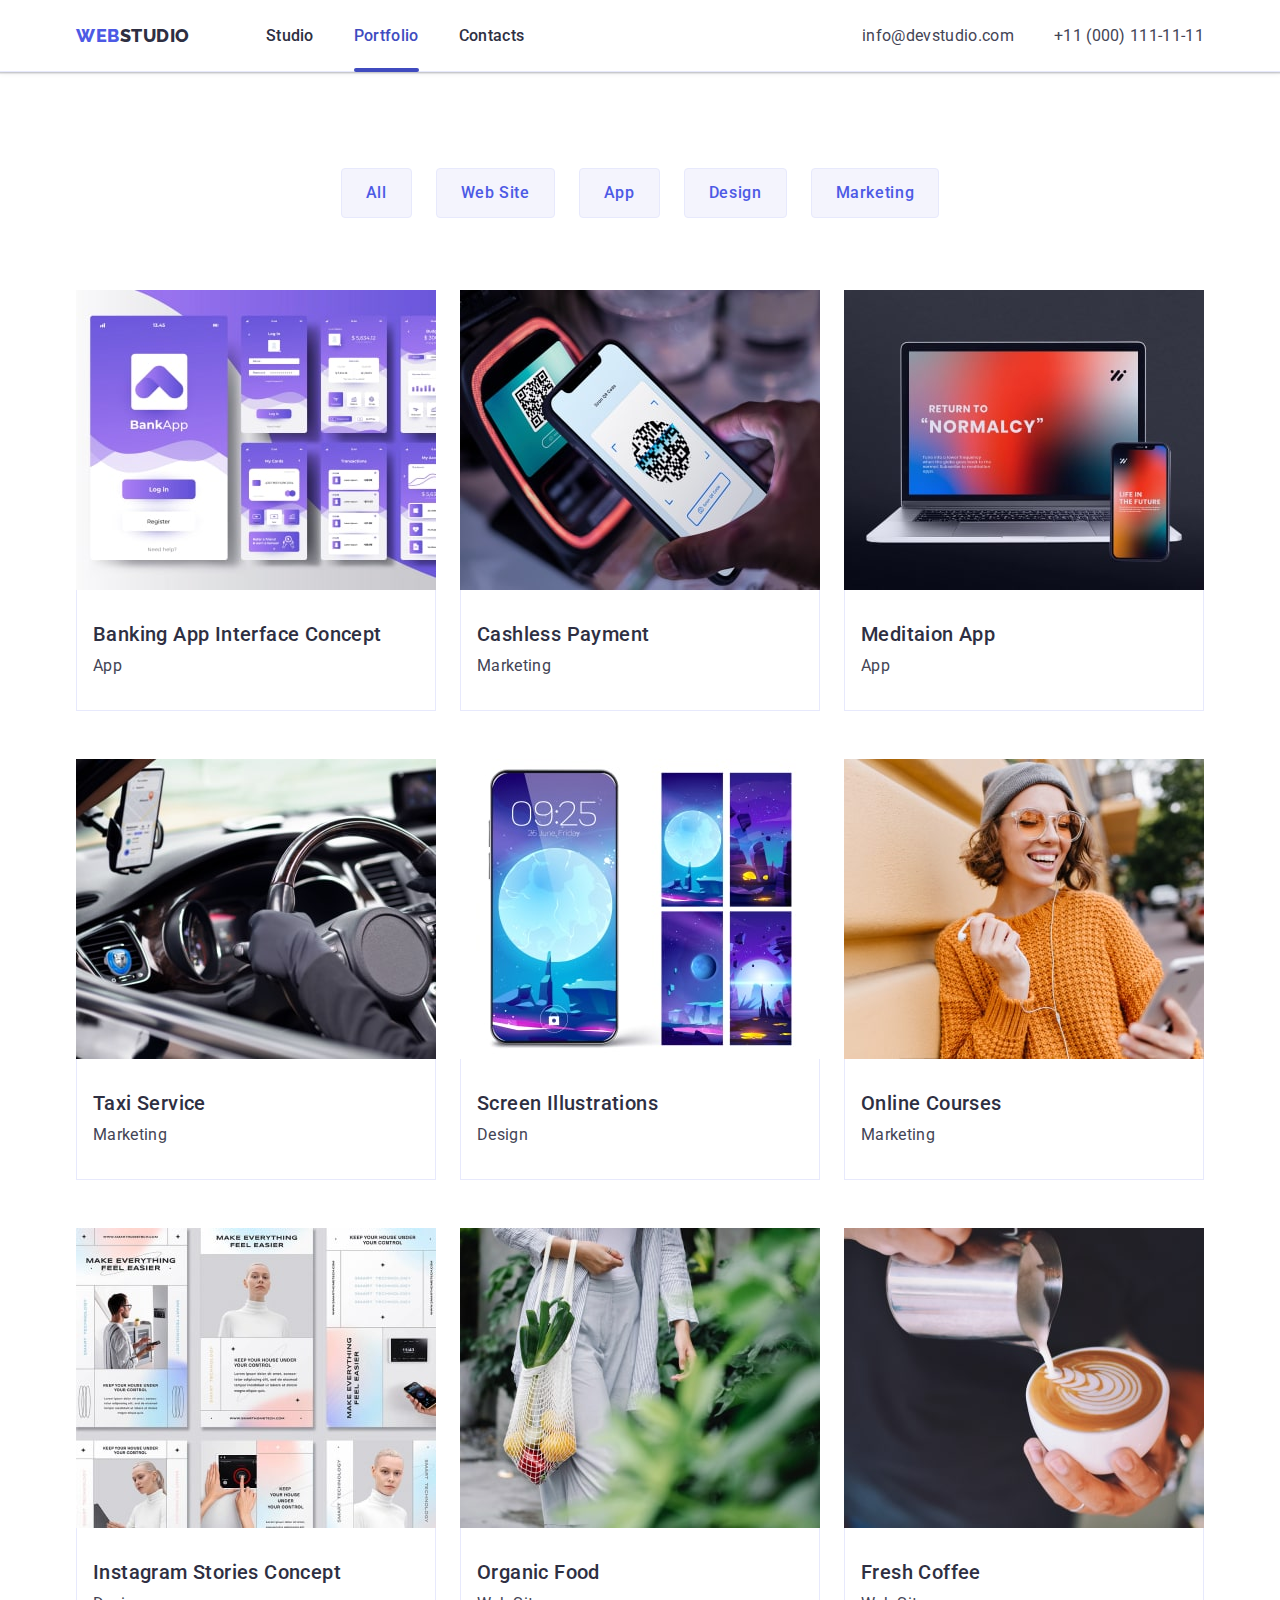
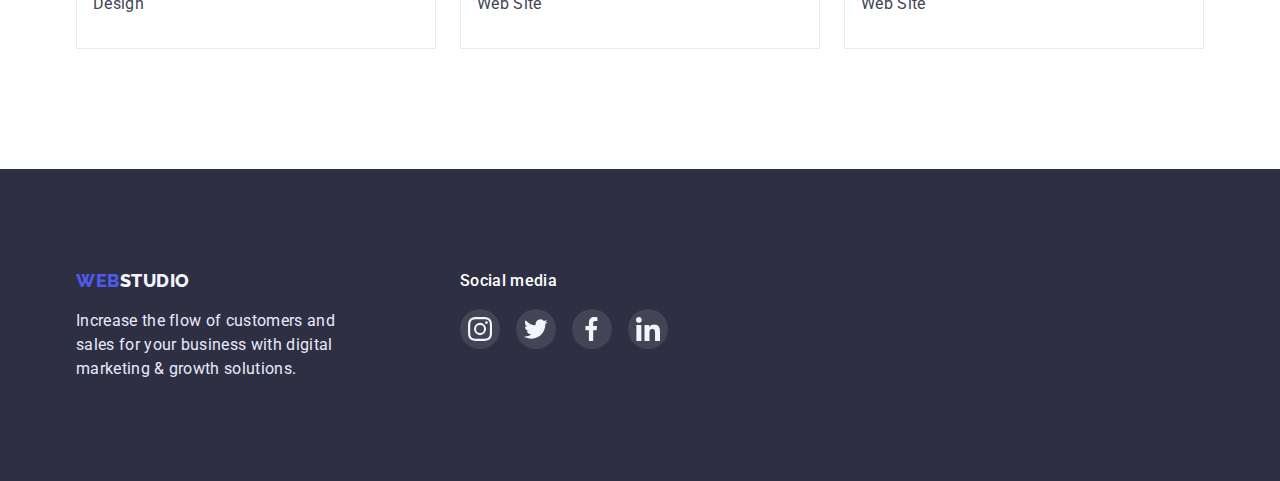
==== portfolio.html @ 8a96d7ed "initial commit" ====
<!DOCTYPE html>
<html lang="en">
  <head>
    <meta charset="UTF-8" />
    <meta name="viewport" content="width=device-width, initial-scale=1.0" />
    <title>WebStudio</title>
    <link rel="preconnect" href="https://fonts.googleapis.com" />
    <link rel="preconnect" href="https://fonts.gstatic.com" crossorigin />
    <link
      href="https://fonts.googleapis.com/css2?family=Raleway:wght@800&family=Roboto:wght@400;500;700&display=swap"
      rel="stylesheet"
    />
    <link
      rel="stylesheet"
      href="https://cdnjs.cloudflare.com/ajax/libs/modern-normalize/1.1.0/modern-normalize.min.css"
    />
    <link rel="stylesheet" href="./css/styles.css" />
  </head>
  <body>
    <header>
      <div class="container nav-flex">
        <nav class="nav">
          <a class="nav-logo logo" href="./index.html" target="_self"
            ><span class="accent">Web</span>Studio</a
          >
          <ul class="nav-list">
            <li class="nav-item">
              <a class="nav-link" href="./index.html" target="_self">Studio</a>
            </li>
            <li class="nav-item">
              <a class="nav-link current" href="./portfolio.html" target="_self"
                >Portfolio</a
              >
            </li>
            <li class="nav-item">
              <a class="nav-link" href="">Contacts</a>
            </li>
          </ul>
        </nav>
        <address class="address">
          <ul class="address-list text-main">
            <li class="address-item">
              <a class="address-link" href="mailto:info@devstudio.com"
                >info@devstudio.com</a
              >
            </li>
            <li class="address-item">
              <a class="address-link" href="tel:+110001111111"
                >+11 (000) 111-11-11</a
              >
            </li>
          </ul>
        </address>
      </div>
    </header>

    <main>
      <section class="portfolio section">
        <div class="container">
          <h1 class="visually-hidden">Portfolio</h1>
          <ul class="filter-list">
            <li class="filter-item">
              <button class="button secondary text-main" type="button">
                All
              </button>
            </li>
            <li class="filter-item">
              <button class="button secondary text-main" type="button">
                Web Site
              </button>
            </li>
            <li class="filter-item">
              <button class="button secondary text-main" type="button">
                App
              </button>
            </li>
            <li class="filter-item">
              <button class="button secondary text-main" type="button">
                Design
              </button>
            </li>
            <li class="filter-item">
              <button class="button secondary text-main" type="button">
                Marketing
              </button>
            </li>
          </ul>

          <ul class="portfolio-list">
            <li class="portfolio-item">
              <a class="portfolio-link" href="">
                <div class="portfolio-image-container">
                  <img
                    src="./images/project-card-01.jpg"
                    alt="Banking App Interface Concept"
                    width="360"
                    height="300"
                  />
                  <p class="portfolio-image-overlay text-main">
                    14 Stylish and User-Friendly App Design Concepts · Task
                    Manager App · Calorie Tracker App · Exotic Fruit Ecommerce
                    App · Cloud Storage App
                  </p>
                </div>
                <div class="portfolio-item-description">
                  <h2 class="text-title">Banking App Interface Concept</h2>
                  <p class="text-main">App</p>
                </div>
              </a>
            </li>

            <li class="portfolio-item">
              <a class="portfolio-link" href="">
                <div class="portfolio-image-container">
                  <img
                    src="./images/project-card-02.jpg"
                    alt="Cashless Payment"
                    width="360"
                    height="300"
                  />
                  <p class="portfolio-image-overlay text-main">
                    14 Stylish and User-Friendly App Design Concepts · Task
                    Manager App · Calorie Tracker App · Exotic Fruit Ecommerce
                    App · Cloud Storage App
                  </p>
                </div>
                <div class="portfolio-item-description">
                  <h2 class="text-title">Cashless Payment</h2>
                  <p class="text-main">Marketing</p>
                </div>
              </a>
            </li>
            <li class="portfolio-item">
              <a class="portfolio-link" href="">
                <div class="portfolio-image-container">
                  <img
                    src="./images/project-card-03.jpg"
                    alt="Meditaion App"
                    width="360"
                    height="300"
                  />
                  <p class="portfolio-image-overlay text-main">
                    14 Stylish and User-Friendly App Design Concepts · Task
                    Manager App · Calorie Tracker App · Exotic Fruit Ecommerce
                    App · Cloud Storage App
                  </p>
                </div>
                <div class="portfolio-item-description">
                  <h2 class="text-title">Meditaion App</h2>
                  <p class="text-main">App</p>
                </div>
              </a>
            </li>

            <li class="portfolio-item">
              <a class="portfolio-link" href="">
                <div class="portfolio-image-container">
                  <img
                    src="./images/project-card-04.jpg"
                    alt="Taxi Service"
                    width="360"
                    height="300"
                  />
                  <p class="portfolio-image-overlay text-main">
                    14 Stylish and User-Friendly App Design Concepts · Task
                    Manager App · Calorie Tracker App · Exotic Fruit Ecommerce
                    App · Cloud Storage App
                  </p>
                </div>
                <div class="portfolio-item-description">
                  <h2 class="text-title">Taxi Service</h2>
                  <p class="text-main">Marketing</p>
                </div>
              </a>
            </li>
            <li class="portfolio-item">
              <a class="portfolio-link" href="">
                <div class="portfolio-image-container">
                  <img
                    src="./images/project-card-05.jpg"
                    alt="Screen Illustrations"
                    width="360"
                    height="300"
                  />
                  <p class="portfolio-image-overlay text-main">
                    14 Stylish and User-Friendly App Design Concepts · Task
                    Manager App · Calorie Tracker App · Exotic Fruit Ecommerce
                    App · Cloud Storage App
                  </p>
                </div>
                <div class="portfolio-item-description">
                  <h2 class="text-title">Screen Illustrations</h2>
                  <p class="text-main">Design</p>
                </div>
              </a>
            </li>
            <li class="portfolio-item">
              <a class="portfolio-link" href="">
                <div class="portfolio-image-container">
                  <img
                    src="./images/project-card-06.jpg"
                    alt="Online Courses"
                    width="360"
                    height="300"
                  />
                  <p class="portfolio-image-overlay text-main">
                    14 Stylish and User-Friendly App Design Concepts · Task
                    Manager App · Calorie Tracker App · Exotic Fruit Ecommerce
                    App · Cloud Storage App
                  </p>
                </div>
                <div class="portfolio-item-description">
                  <h2 class="text-title">Online Courses</h2>
                  <p class="text-main">Marketing</p>
                </div>
              </a>
            </li>
            <li class="portfolio-item">
              <a class="portfolio-link" href="">
                <div class="portfolio-image-container">
                  <img
                    src="./images/project-card-07.jpg"
                    alt="Instagram Stories Concept"
                    width="360"
                    height="300"
                  />
                  <p class="portfolio-image-overlay text-main">
                    14 Stylish and User-Friendly App Design Concepts · Task
                    Manager App · Calorie Tracker App · Exotic Fruit Ecommerce
                    App · Cloud Storage App
                  </p>
                </div>
                <div class="portfolio-item-description">
                  <h2 class="text-title">Instagram Stories Concept</h2>
                  <p class="text-main">Design</p>
                </div>
              </a>
            </li>
            <li class="portfolio-item">
              <a class="portfolio-link" href="">
                <div class="portfolio-image-container">
                  <img
                    src="./images/project-card-08.jpg"
                    alt="Organic Food"
                    width="360"
                    height="300"
                  />
                  <p class="portfolio-image-overlay text-main">
                    14 Stylish and User-Friendly App Design Concepts · Task
                    Manager App · Calorie Tracker App · Exotic Fruit Ecommerce
                    App · Cloud Storage App
                  </p>
                </div>
                <div class="portfolio-item-description">
                  <h2 class="text-title">Organic Food</h2>
                  <p class="text-main">Web Site</p>
                </div>
              </a>
            </li>
            <li class="portfolio-item">
              <a class="portfolio-link" href="">
                <div class="portfolio-image-container">
                  <img
                    src="./images/project-card-09.jpg"
                    alt="Fresh Coffee"
                    width="360"
                    height="300"
                  />
                  <p class="portfolio-image-overlay text-main">
                    14 Stylish and User-Friendly App Design Concepts · Task
                    Manager App · Calorie Tracker App · Exotic Fruit Ecommerce
                    App · Cloud Storage App
                  </p>
                </div>
                <div class="portfolio-item-description">
                  <h2 class="text-title">Fresh Coffee</h2>
                  <p class="text-main">Web Site</p>
                </div>
              </a>
            </li>
          </ul>
        </div>
      </section>
    </main>

    <footer class="footer">
      <div class="container footer-container">
        <div class="footer-logo-container">
          <a class="footer-logo logo" href="./index.html" target="_self"
            ><span class="accent">Web</span>Studio</a
          >
          <p class="footer-logo-text text-main">
            Increase the flow of customers and sales for your business with
            digital marketing & growth solutions.
          </p>
        </div>
        <div class="footer-social">
          <p class="footer-social-title text-main">Social media</p>
          <ul class="footer-list-social">
            <li class="footer-item-social">
              <a class="footer-link-social" href="">
                <svg width="24" height="24">
                  <use href="./images/icons.svg#instagram"></use>
                </svg>
              </a>
            </li>
            <li class="footer-item-social">
              <a class="footer-link-social" href="">
                <svg width="24" height="24">
                  <use href="./images/icons.svg#twitter"></use>
                </svg>
              </a>
            </li>
            <li class="footer-item-social">
              <a class="footer-link-social" href="">
                <svg width="24" height="24">
                  <use href="./images/icons.svg#facebook"></use>
                </svg>
              </a>
            </li>
            <li class="footer-item-social">
              <a class="footer-link-social" href="">
                <svg width="24" height="24">
                  <use href="./images/icons.svg#linkedin"></use>
                </svg>
              </a>
            </li>
          </ul>
        </div>
      </div>
    </footer>
  </body>
</html>
---- css/styles.css ----
/* Variables */

:root {
  --text-main-color: #434455;
  --text-title-color: #2e2f42;
  --accent-color: #4d5ae5;
  --text-second-color: #fff;
  --icon-social-background: rgba(255, 255, 255, 0.1);
  --button-color: #f4f4fd;
  --button-hover-color: #404bbf;
  --button-border-color: #e7e9fc;
  --icon-social-hover: #31d0aa;
  --customers-color: #8e8f99;
  --modal-backdrop-color: rgba(46, 47, 66, 0.4);
  --modal-background-color: #fcfcfc;
  --cards-gap: 24px;
  --border-radius: 4px;
  --features-item-number: 4;
  --services-item-number: 3;
  --team-item-number: 4;
  --customers-item-number: 6;
  --portfolio-item-number: 3;
  --shadow-cards: 0px 1px 6px rgba(46, 47, 66, 0.08),
    0px 1px 1px rgba(46, 47, 66, 0.16), 0px 2px 1px rgba(46, 47, 66, 0.08);
  --hover-transition: 250ms cubic-bezier(0.4, 0, 0.2, 1);
}

/* Body basic style */

body {
  font-family: 'Roboto', sans-serif;
  letter-spacing: 0.02em;
  color: var(--text-color-site);
}

.container {
  width: 100%;
  max-width: 1158px;

  padding: 0 15px;
  margin: 0 auto;
}

/* Hidden headers */
.visually-hidden {
  position: absolute;

  width: 1px;
  height: 1px;
  padding: 0;
  margin: -1px;
  overflow: hidden;
  clip: rect(0 0 0 0);
  clip-path: inset(50%);

  white-space: nowrap;

  border: 0;
}

.is-hidden {
  visibility: hidden;
  opacity: 0;
  pointer-events: none;
}

/* Lists basic style */

ul {
  padding: 0;
  margin: 0;

  list-style: none;
}

/* Links basic style */

a {
  text-decoration: none;
}

img {
  display: block;
  max-width: 100%;
  height: auto;
}

/* Sections basic style */

.section {
  padding-top: 120px;
  padding-bottom: 120px;
}

/* Text styles */

.text-main {
  margin: 0;

  font-size: 16px;
  line-height: 1.5;
  color: var(--text-main-color);
}

.text-title {
  margin: 0;
  margin-bottom: 8px;

  font-size: 20px;
  font-weight: 500;
  line-height: 1.2;
  letter-spacing: 0.02em;
  color: var(--text-title-color);
}

.text-title-big {
  margin: 0;
  margin-bottom: 72px;

  font-size: 36px;
  line-height: 1.11;
  letter-spacing: 0.02em;
  color: var(--text-title-color);
  text-align: center;
}

/* Buttons */

@keyframes ButtonJump {
  0% {
    transform: translate(-2px, 0);
  }
  12.5% {
    transform: translate(-1px, -1px);
  }
  25% {
    transform: translate(0px, -2px);
  }
  37.5% {
    transform: translate(1px, -1px);
  }
  50% {
    transform: translate(2px, 0);
  }
  62.5% {
    transform: translate(1px, 1px);
  }
  75% {
    transform: translate(0, 2px);
  }
  87.5% {
    transform: translate(-1px, 1px);
  }
  100% {
    transform: translate(-2px, 0);
  }
}

.button {
  display: inline-block;

  font-weight: 500;
  letter-spacing: 0.04em;

  border-radius: var(--border-radius);
  animation: ButtonJump 500ms cubic-bezier(0.4, 0, 0.2, 1) infinite;
  animation-play-state: paused;
}

.button.primary {
  padding: 16px 32px;

  color: var(--text-second-color);

  background-color: var(--accent-color);
  border: none;
  box-shadow: 0px 4px 4px rgba(0, 0, 0, 0.15);
  transition: background-color var(--hover-transition);
}

.button.secondary {
  padding: 12px 24px;

  color: var(--accent-color);

  background-color: var(--button-color);
  border: 1px solid var(--button-border-color);
  transition: color var(--hover-transition),
    background-color var(--hover-transition), border var(--hover-transition),
    box-shadow var(--hover-transition);
}

.button.primary:is(:hover, :focus) {
  cursor: pointer;

  background-color: var(--button-hover-color);
  animation-play-state: running;
}

.button.secondary:is(:hover, :focus) {
  color: var(--button-color);
  cursor: pointer;

  background-color: var(--button-hover-color);
  border: 1px solid transparent;
  box-shadow: 0px 3px 1px rgba(0, 0, 0, 0.1), 0px 2px 1px rgba(0, 0, 0, 0.08),
    0px 2px 2px rgba(0, 0, 0, 0.12);
  animation-play-state: running;
}

/* Logo */

.logo {
  font-family: 'Raleway', sans-serif;
  font-size: 18px;
  font-weight: 800;
  line-height: 1.33;
  letter-spacing: 0.03em;
  text-transform: uppercase;
}

.nav-logo {
  color: var(--text-title-color);
}

.footer-logo {
  color: var(--button-color);
}

.logo > .accent {
  color: var(--accent-color);
}

/* Site nav and address */

header {
  border-bottom: 1px solid var(--button-border-color);
  box-shadow: 0px 2px 1px rgba(46, 47, 66, 0.08),
    0px 1px 1px rgba(46, 47, 66, 0.16), 0px 1px 6px rgba(46, 47, 66, 0.08);
}

.nav-flex {
  display: flex;
  flex-wrap: wrap;
  align-items: center;
}

.nav {
  display: flex;
  align-items: center;
}

.nav-list {
  display: flex;
  margin-left: 76px;
}

.nav-item + .nav-item {
  margin-left: 40px;
}

.nav-logo,
.nav-link,
.address-link {
  display: block;
  padding-top: 24px;
  padding-bottom: 23px;
}

.nav-link {
  position: relative;

  font-size: 16px;
  font-weight: 500;
  line-height: 1.5;
  color: var(--text-title-color);
  transition: color var(--hover-transition);
}

.nav-link::after {
  content: '';
  position: absolute;

  display: block;
  width: 100%;
  height: 4px;
  bottom: -1px;

  background-color: transparent;
  border-radius: 2px;
  transition: background-color var(--hover-transition);
}

.nav-link.current::after {
  background-color: var(--button-hover-color);
}

.nav-link:is(:hover, :focus)::after {
  background-color: var(--button-hover-color);
}

.address {
  margin-left: auto;
}

.address-list {
  display: flex;
  flex-wrap: wrap;
}

.nav-link:is(:hover, :focus),
.address-link:is(:hover, :focus),
.current {
  color: var(--button-hover-color);
}

.address-item + .address-item {
  margin-left: 40px;
}

.address-link {
  font-style: normal;
  color: var(--text-main-color);

  transition: color var(--hover-transition);
}

/* Hero section */

.hero {
  max-width: 1440px;
  padding-top: 188px;
  padding-bottom: 188px;
  margin-right: auto;
  margin-left: auto;

  text-align: center;

  background-color: var(--text-title-color);
  background-image: linear-gradient(
      to bottom,
      rgba(46, 47, 66, 0.7),
      rgba(46, 47, 66, 0.7)
    ),
    url('../images/hero-background-01.jpg');
  background-position: center;
  background-repeat: no-repeat;
  background-size: cover;

  box-shadow: inset 0px 2px 1px rgba(46, 47, 66, 0.08),
    0px 1px 1px rgba(46, 47, 66, 0.16), 0px 1px 6px rgba(46, 47, 66, 0.08);
}

.hero-title {
  max-width: 496px;
  margin-left: auto;
  margin-right: auto;
  margin-bottom: 48px;

  font-size: 56px;
  line-height: 1.07;
  color: var(--text-second-color);
}

/* Features section */

.features-list {
  display: flex;
  flex-wrap: wrap;
  gap: 24px;
}

.features-item {
  flex-basis: calc(
    (100% - var(--cards-gap) * (var(--features-item-number) - 1)) /
      var(--features-item-number)
  );
}

.features-image {
  display: flex;
  justify-content: center;
  align-items: center;
  width: 100%;
  height: 112px;
  margin-bottom: 8px;

  background-color: var(--button-color);
  border-radius: var(--border-radius);
}

/* Services section */

.services {
  padding-top: 0;
}

.services-list {
  display: flex;
  flex-wrap: wrap;
  gap: 24px;
}

.services-item {
  flex-basis: calc(
    (100% - var(--cards-gap) * (var(--services-item-number) - 1)) /
      var(--services-item-number)
  );
}

/* Team section */

.team {
  background-color: var(--button-color);
}

.team-list {
  display: flex;
  flex-wrap: wrap;
  gap: 24px;
}

.team-item {
  flex-basis: calc(
    (100% - var(--cards-gap) * (var(--team-item-number) - 1)) /
      var(--team-item-number)
  );

  background-color: var(--text-second-color);
  box-shadow: var(--shadow-cards);
  border-radius: 0px 0px 4px 4px;
}

.team-item-description {
  padding: 32px 16px;

  text-align: center;
}

.team-list-social {
  display: flex;
  justify-content: center;

  margin-top: 8px;
  gap: var(--cards-gap);
}

.team-item-social {
  width: 40px;
  height: 40px;
}

.team-link-social {
  display: flex;
  justify-content: center;
  align-items: center;
  width: 100%;
  height: 100%;

  background-color: var(--accent-color);
  border-radius: 50%;
  transition: background-color var(--hover-transition);
}

.team-link-social:is(:hover, :focus) {
  background-color: var(--button-hover-color);
}

/* CUSTOMERS SECTION */

.customers-list {
  display: flex;
  flex-wrap: wrap;
  gap: var(--cards-gap);
}

.customers-item {
  flex-basis: calc(
    (100% - var(--cards-gap) * (var(--customers-item-number) - 1)) /
      var(--customers-item-number)
  );
  height: 88px;
}

.customers-link {
  display: flex;
  justify-content: center;
  align-items: center;
  width: 100%;
  height: 100%;

  color: var(--customers-color);

  border: 1px solid var(--customers-color);
  border-radius: var(--border-radius);
  transition: color var(--hover-transition),
    border-color var(--hover-transition);
}

.customers-link:is(:hover, :focus) {
  color: var(--button-hover-color);
  border-color: var(--button-hover-color);
}

.customers-icon {
  fill: currentColor;
}

.customers-link:is(:hover, :focus) .customers-icon {
  fill: currentColor;
}

/* PORTFOLIO PAGE */

.portfolio.section {
  padding-top: 96px;
}

.filter-list {
  display: flex;
  justify-content: center;
  gap: 24px;
  margin-bottom: 72px;
}

.portfolio-list {
  display: flex;
  flex-wrap: wrap;
  column-gap: 24px;
  row-gap: 48px;
}

.portfolio-item {
  flex-basis: calc(
    (100% - var(--cards-gap) * (var(--portfolio-item-number) - 1)) /
      var(--portfolio-item-number)
  );
}

.portfolio-link {
  display: block;
}

.portfolio-link:is(:hover, :focus) {
  box-shadow: var(--shadow-cards);
}

.portfolio-image-container {
  position: relative;
  overflow: hidden;
}

.portfolio-image-overlay {
  position: absolute;
  transform: translateY(0);
  width: 100%;
  height: 100%;
  padding: 40px 32px;

  overflow: auto;

  color: var(--button-color);
  background-color: var(--accent-color);
  transition: transform var(--hover-transition);
}

.portfolio-link:is(:hover, :focus) .portfolio-image-overlay {
  transform: translateY(-100%);
}

.portfolio-item-description {
  padding: 32px 16px;
  border-right: 1px solid var(--button-border-color);
  border-bottom: 1px solid var(--button-border-color);
  border-left: 1px solid var(--button-border-color);
}

/* FOOTER */

footer {
  padding-top: 100px;
  padding-bottom: 100px;

  background-color: var(--text-title-color);
}

.footer-container {
  display: flex;
  gap: 120px;
}

.footer-logo-container {
  width: 264px;
}

.footer-logo-text {
  margin-top: 16px;
  color: var(--button-border-color);
}

.footer-social-title {
  font-weight: 500;
  color: var(--text-second-color);
}

.footer-list-social {
  display: flex;
  justify-content: center;

  margin-top: 16px;
  gap: 16px;
}

.footer-item-social {
  width: 40px;
  height: 40px;
}

.footer-link-social {
  display: flex;
  justify-content: center;
  align-items: center;
  width: 100%;
  height: 100%;

  background-color: var(--icon-social-background);
  border-radius: 50%;
  transition: background-color var(--hover-transition);
}

.footer-link-social:is(:hover, :focus) {
  background-color: var(--icon-social-hover);
}

/* MODAL */

.backdrop {
  position: fixed;
  top: 0;
  width: 100%;
  height: 100%;
  background-color: var(--modal-backdrop-color);

  transition: opacity var(--hover-transition),
    visibility var(--hover-transition);
}

.modal {
  position: absolute;
  top: 50%;
  left: 50%;
  transform: translate(-50%, -50%) scale(1);
  width: 408px;
  height: 576px;
  padding: 24px;

  background-color: var(--modal-background-color);
  border-radius: var(--border-radius);
  box-shadow: 0px 1px 1px rgba(0, 0, 0, 0.14), 0px 1px 3px rgba(0, 0, 0, 0.12),
    0px 2px 1px rgba(0, 0, 0, 0.2);

  transition: transform var(--hover-transition);
}

.backdrop.is-hidden .modal {
  transform: translate(-50%, -50%) scale(0.85);
}

.modal-button-close {
  display: flex;
  width: 24px;
  height: 24px;
  margin-left: auto;
  justify-content: center;
  align-items: center;

  cursor: pointer;

  background-color: var(--button-border-color);
  border: 1px solid rgba(0, 0, 0, 0.1);
  border-radius: 50%;

  transition: background-color var(--hover-transition),
    border-color var(--hover-transition);
}

.modal-icon-close {
  transition: fill var(--hover-transition);
}

.modal-button-close:is(:hover, :focus) {
  background-color: var(--button-hover-color);
  border-color: transparent;
}

.modal-button-close:is(:hover, :focus) .modal-icon-close {
  fill: var(--text-second-color);
}
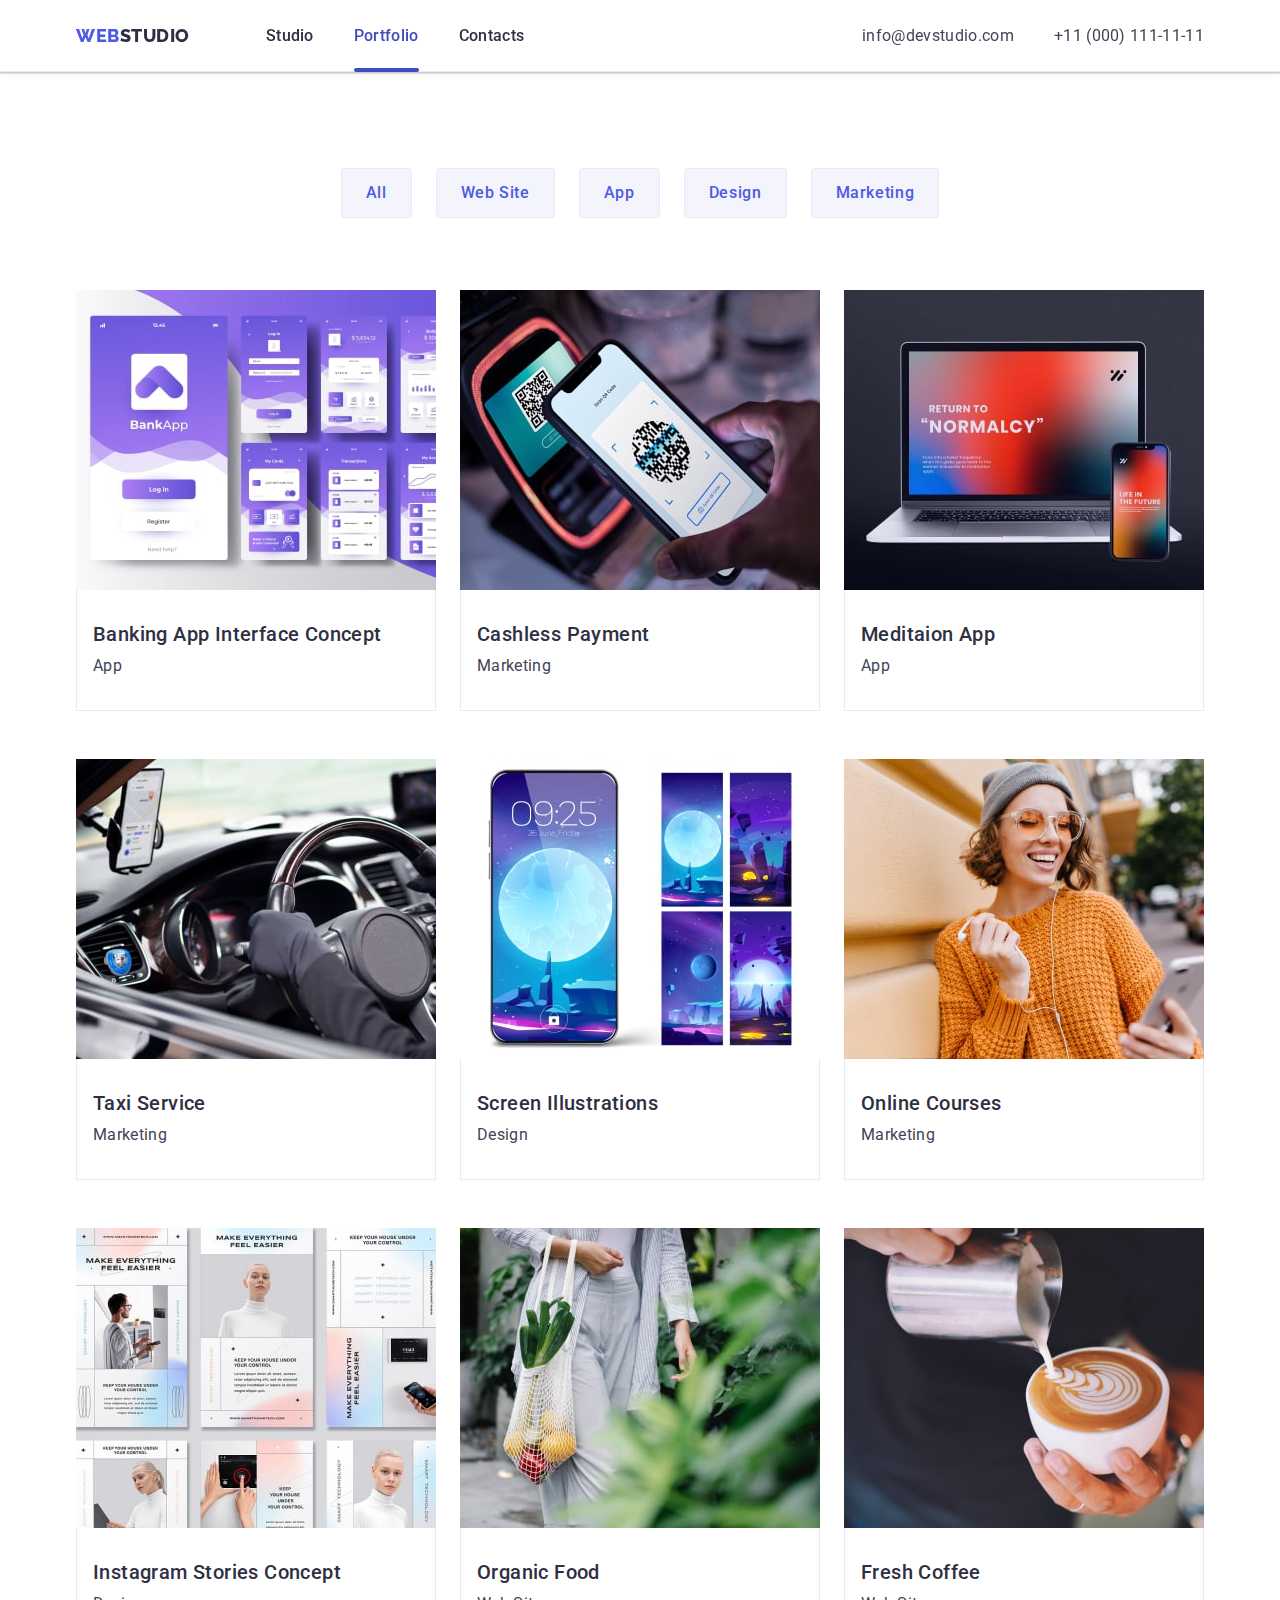
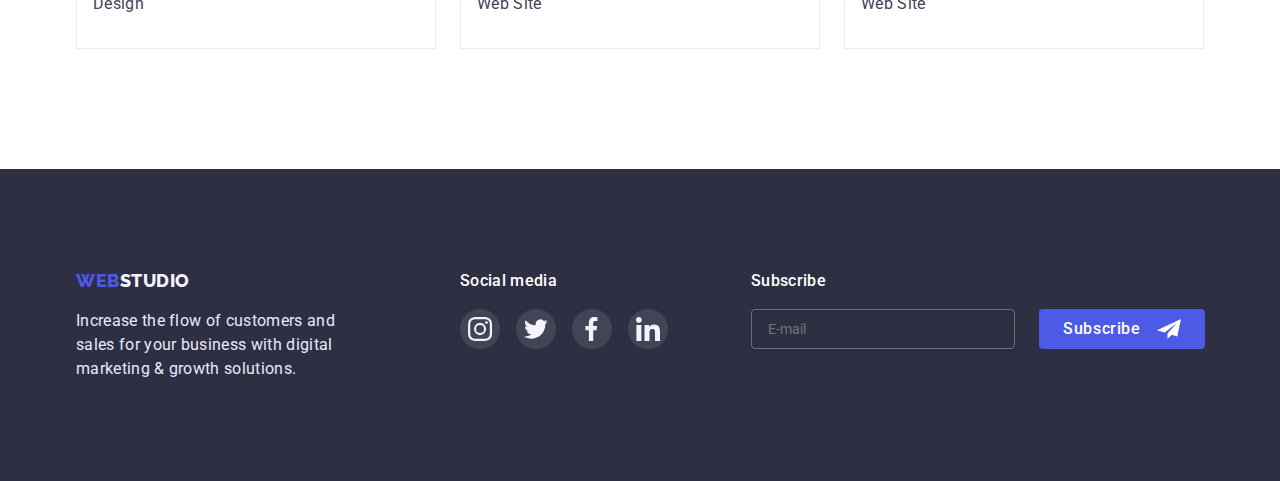
==== commit 3d5bdea4: "update html and css" ====
--- a/portfolio.html
+++ b/portfolio.html
@@ -327,6 +327,29 @@
             </li>
           </ul>
         </div>
+        <div class="footer-subscribe">
+          <p class="footer-social-title text-main">Subscribe</p>
+          <form class="subscribe-form">
+            <label>
+              <input
+                class="input-field"
+                type="email"
+                name="user-email-subscribe"
+                placeholder="E-mail"
+                required
+              />
+            </label>
+            <button
+              class="button primary btn-subscribe text-main"
+              type="submit"
+            >
+              Subscribe
+              <svg width="24" height="24">
+                <use href="./images/icons.svg#icon-subscribe"></use>
+              </svg>
+            </button>
+          </form>
+        </div>
       </div>
     </footer>
   </body>
--- a/css/styles.css
+++ b/css/styles.css
@@ -13,6 +13,8 @@
   --customers-color: #8e8f99;
   --modal-backdrop-color: rgba(46, 47, 66, 0.4);
   --modal-background-color: #fcfcfc;
+  --input-box-border-color: rgba(33, 33, 33, 0.2);
+  --input-text-color: #8e8f99;
   --cards-gap: 24px;
   --border-radius: 4px;
   --features-item-number: 4;
@@ -64,6 +66,10 @@
   pointer-events: none;
 }
 
+*:focus {
+  outline: transparent;
+}
+
 /* Lists basic style */
 
 ul {
@@ -128,37 +134,20 @@
 
 @keyframes ButtonJump {
   0% {
-    transform: translate(-2px, 0);
+    transform: scale(1);
+    text-rendering: initial;
   }
-  12.5% {
-    transform: translate(-1px, -1px);
+
+  50% {
+    transform: scale(1.02);
   }
-  25% {
-    transform: translate(0px, -2px);
+
+  100% {
+    transform: scale(1);
   }
-  37.5% {
-    transform: translate(1px, -1px);
-  }
-  50% {
-    transform: translate(2px, 0);
-  }
-  62.5% {
-    transform: translate(1px, 1px);
-  }
-  75% {
-    transform: translate(0, 2px);
-  }
-  87.5% {
-    transform: translate(-1px, 1px);
-  }
-  100% {
-    transform: translate(-2px, 0);
-  }
 }
 
 .button {
-  display: inline-block;
-
   font-weight: 500;
   letter-spacing: 0.04em;
 
@@ -234,6 +223,11 @@
 /* Site nav and address */
 
 header {
+  position: sticky;
+  top: 0;
+  z-index: 50;
+
+  background-color: var(--text-second-color);
   border-bottom: 1px solid var(--button-border-color);
   box-shadow: 0px 2px 1px rgba(46, 47, 66, 0.08),
     0px 1px 1px rgba(46, 47, 66, 0.16), 0px 1px 6px rgba(46, 47, 66, 0.08);
@@ -346,9 +340,6 @@
   background-position: center;
   background-repeat: no-repeat;
   background-size: cover;
-
-  box-shadow: inset 0px 2px 1px rgba(46, 47, 66, 0.08),
-    0px 1px 1px rgba(46, 47, 66, 0.16), 0px 1px 6px rgba(46, 47, 66, 0.08);
 }
 
 .hero-title {
@@ -586,7 +577,6 @@
 
 .footer-container {
   display: flex;
-  gap: 120px;
 }
 
 .footer-logo-container {
@@ -598,6 +588,12 @@
   color: var(--button-border-color);
 }
 
+.footer-social {
+  margin-left: 120px;
+  margin-right: 80px;
+  width: 208px;
+}
+
 .footer-social-title {
   font-weight: 500;
   color: var(--text-second-color);
@@ -605,7 +601,7 @@
 
 .footer-list-social {
   display: flex;
-  justify-content: center;
+  flex-wrap: wrap;
 
   margin-top: 16px;
   gap: 16px;
@@ -632,6 +628,36 @@
   background-color: var(--icon-social-hover);
 }
 
+/* FOOTER FORM */
+
+.footer-subscribe {
+  margin-left: auto;
+  width: 453px;
+}
+
+.subscribe-form {
+  display: flex;
+  margin-top: 16px;
+  gap: 24px;
+}
+
+footer .input-field {
+  width: 264px;
+  background-color: transparent;
+  border: 1px solid rgba(255, 255, 255, 0.3);
+  box-shadow: 0px 4px 4px rgba(0, 0, 0, 0.05),
+    inset 0px 4px 4px rgba(0, 0, 0, 0.05);
+  color: var(--text-second-color);
+}
+
+.button.primary.btn-subscribe {
+  padding: 8px 24px;
+  display: flex;
+  gap: 16px;
+  align-items: center;
+  box-shadow: none;
+}
+
 /* MODAL */
 
 .backdrop {
@@ -639,6 +665,8 @@
   top: 0;
   width: 100%;
   height: 100%;
+  z-index: 100;
+
   background-color: var(--modal-backdrop-color);
 
   transition: opacity var(--hover-transition),
@@ -651,7 +679,6 @@
   left: 50%;
   transform: translate(-50%, -50%) scale(1);
   width: 408px;
-  height: 576px;
   padding: 24px;
 
   background-color: var(--modal-background-color);
@@ -696,3 +723,160 @@
 .modal-button-close:is(:hover, :focus) .modal-icon-close {
   fill: var(--text-second-color);
 }
+
+.modal-heading {
+  margin-top: 24px;
+  margin-bottom: 16px;
+
+  font-weight: 500;
+  text-align: center;
+}
+
+.input-wrap {
+  display: block;
+  margin-bottom: 8px;
+}
+
+.input-label {
+  display: block;
+  margin-bottom: 4px;
+
+  font-size: 12px;
+  line-height: 1.33;
+  color: var(--input-text-color);
+}
+
+.input-box {
+  position: relative;
+}
+
+.input-field {
+  display: block;
+  padding: 8px 16px;
+  width: 100%;
+  min-height: 40px;
+
+  font-size: 14px;
+  color: var(--text-main-color);
+
+  border: 1px solid var(--input-box-border-color);
+  border-radius: var(--border-radius);
+
+  transition: border-color var(--hover-transition);
+}
+
+.input-field:focus {
+  border-color: var(--accent-color);
+}
+
+.input-field:focus + .input-icon {
+  fill: var(--accent-color);
+}
+
+.input-box::placeholder {
+  font-size: 12px;
+  line-height: 1.33;
+  color: rgba(117, 117, 117, 0.5);
+}
+
+.contact-input {
+  padding-left: 38px;
+}
+
+.input-icon {
+  position: absolute;
+  top: 50%;
+  left: 16px;
+  transform: translateY(-50%);
+  fill: var(--text-title-color);
+
+  transition: fill var(--hover-transition);
+}
+
+textarea {
+  resize: none;
+  width: 100%;
+  height: 120px;
+}
+
+.checkbox-wrap {
+  display: flex;
+  align-items: center;
+  margin-top: 16px;
+  margin-bottom: 24px;
+}
+
+.checkbox-box {
+  position: relative;
+  width: 16px;
+  height: 16px;
+
+  border: 1.25px solid var(--text-title-color);
+  border-radius: 2px;
+  transition: background-color var(--hover-transition),
+    border-color var(--hover-transition);
+}
+
+.checkbox-icon {
+  position: absolute;
+  top: 50%;
+  left: 50%;
+  transform: translate(-50%, -50%);
+
+  opacity: 0;
+  fill: var(--text-second-color);
+  transition: opacity var(--hover-transition);
+}
+
+.checkbox-hidden:checked + .checkbox-box {
+  background-color: var(--button-hover-color);
+  border-color: transparent;
+}
+
+.checkbox-hidden:checked + .checkbox-box > .checkbox-icon {
+  opacity: 1;
+}
+
+.checkbox-label {
+  margin-left: 8px;
+
+  font-size: 12px;
+  line-height: 1.33;
+  letter-spacing: 0.04em;
+  color: #757575;
+}
+
+.checkbox-link {
+  position: relative;
+
+  color: var(--accent-color);
+
+  transition: color var(--hover-transition);
+}
+
+.checkbox-link::after {
+  content: '';
+  position: absolute;
+  display: block;
+  width: 100%;
+  left: 0;
+  bottom: 1px;
+
+  border-bottom: 1px solid var(--accent-color);
+  transition: border-color var(--hover-transition);
+}
+
+.checkbox-link:is(:hover, :focus) {
+  color: var(--button-hover-color);
+}
+
+.checkbox-link:is(:hover, :focus)::after {
+  border-color: var(--button-hover-color);
+}
+
+.form-button {
+  display: block;
+  min-width: 169px;
+  margin-left: auto;
+  margin-right: auto;
+}
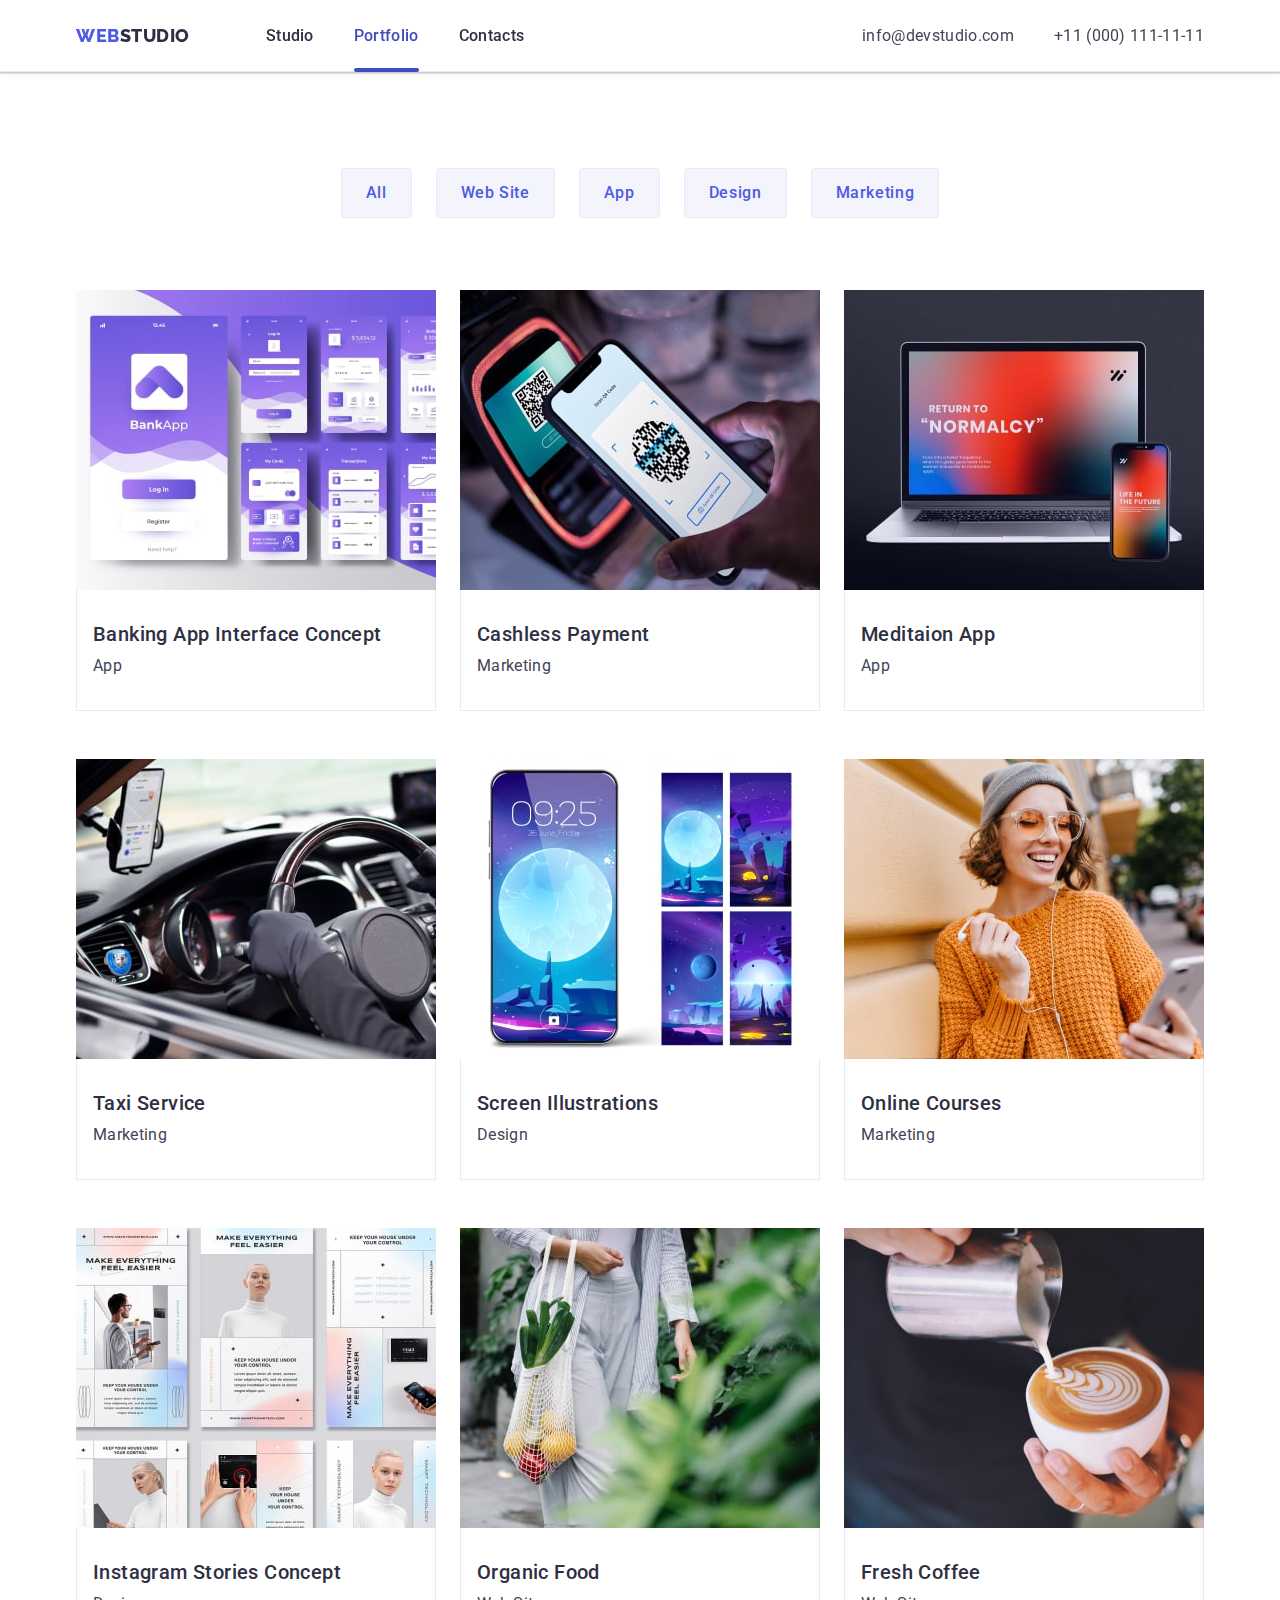
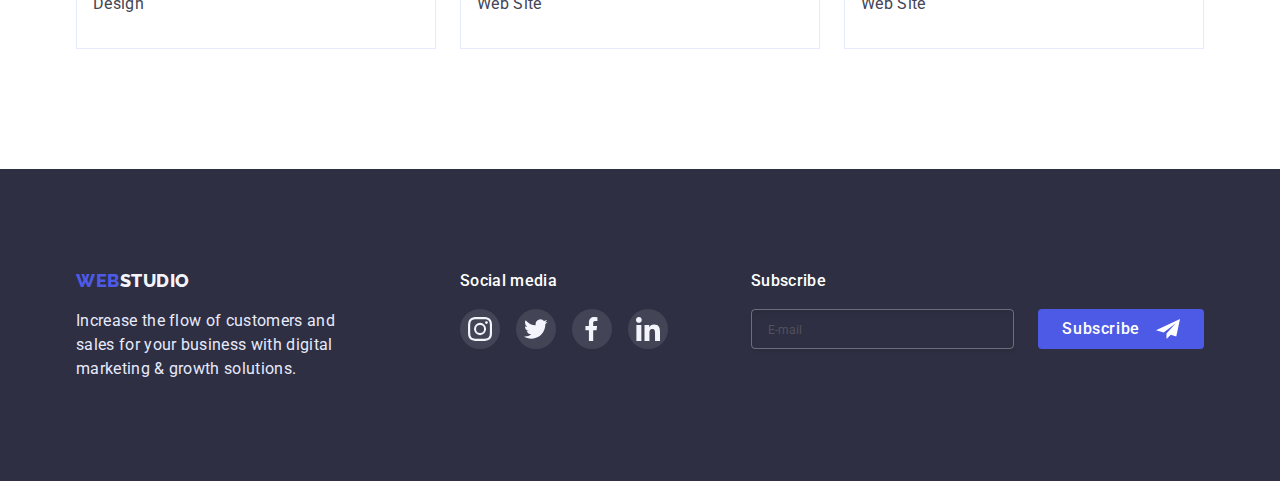
==== commit 43587024: "update html and css" ====
--- a/portfolio.html
+++ b/portfolio.html
@@ -330,15 +330,14 @@
         <div class="footer-subscribe">
           <p class="footer-social-title text-main">Subscribe</p>
           <form class="subscribe-form">
-            <label>
-              <input
-                class="input-field"
-                type="email"
-                name="user-email-subscribe"
-                placeholder="E-mail"
-                required
-              />
-            </label>
+            <input
+              class="input-field"
+              type="email"
+              name="user-email"
+              aria-label="user-email"
+              placeholder="E-mail"
+              required
+            />
             <button
               class="button primary btn-subscribe text-main"
               type="submit"
--- a/css/styles.css
+++ b/css/styles.css
@@ -679,7 +679,7 @@
   left: 50%;
   transform: translate(-50%, -50%) scale(1);
   width: 408px;
-  padding: 24px;
+  padding: 72px 24px 24px;
 
   background-color: var(--modal-background-color);
   border-radius: var(--border-radius);
@@ -694,10 +694,12 @@
 }
 
 .modal-button-close {
+  position: absolute;
+  top: 24px;
+  right: 24px;
   display: flex;
   width: 24px;
   height: 24px;
-  margin-left: auto;
   justify-content: center;
   align-items: center;
 
@@ -725,7 +727,6 @@
 }
 
 .modal-heading {
-  margin-top: 24px;
   margin-bottom: 16px;
 
   font-weight: 500;
@@ -733,6 +734,7 @@
 }
 
 .input-wrap {
+  position: relative;
   display: block;
   margin-bottom: 8px;
 }
@@ -746,10 +748,6 @@
   color: var(--input-text-color);
 }
 
-.input-box {
-  position: relative;
-}
-
 .input-field {
   display: block;
   padding: 8px 16px;
@@ -773,7 +771,7 @@
   fill: var(--accent-color);
 }
 
-.input-box::placeholder {
+.input-field::placeholder {
   font-size: 12px;
   line-height: 1.33;
   color: rgba(117, 117, 117, 0.5);
@@ -785,17 +783,15 @@
 
 .input-icon {
   position: absolute;
-  top: 50%;
+  bottom: 8px;
   left: 16px;
-  transform: translateY(-50%);
+
   fill: var(--text-title-color);
-
   transition: fill var(--hover-transition);
 }
 
-textarea {
+.modal-textarea {
   resize: none;
-  width: 100%;
   height: 120px;
 }
 
